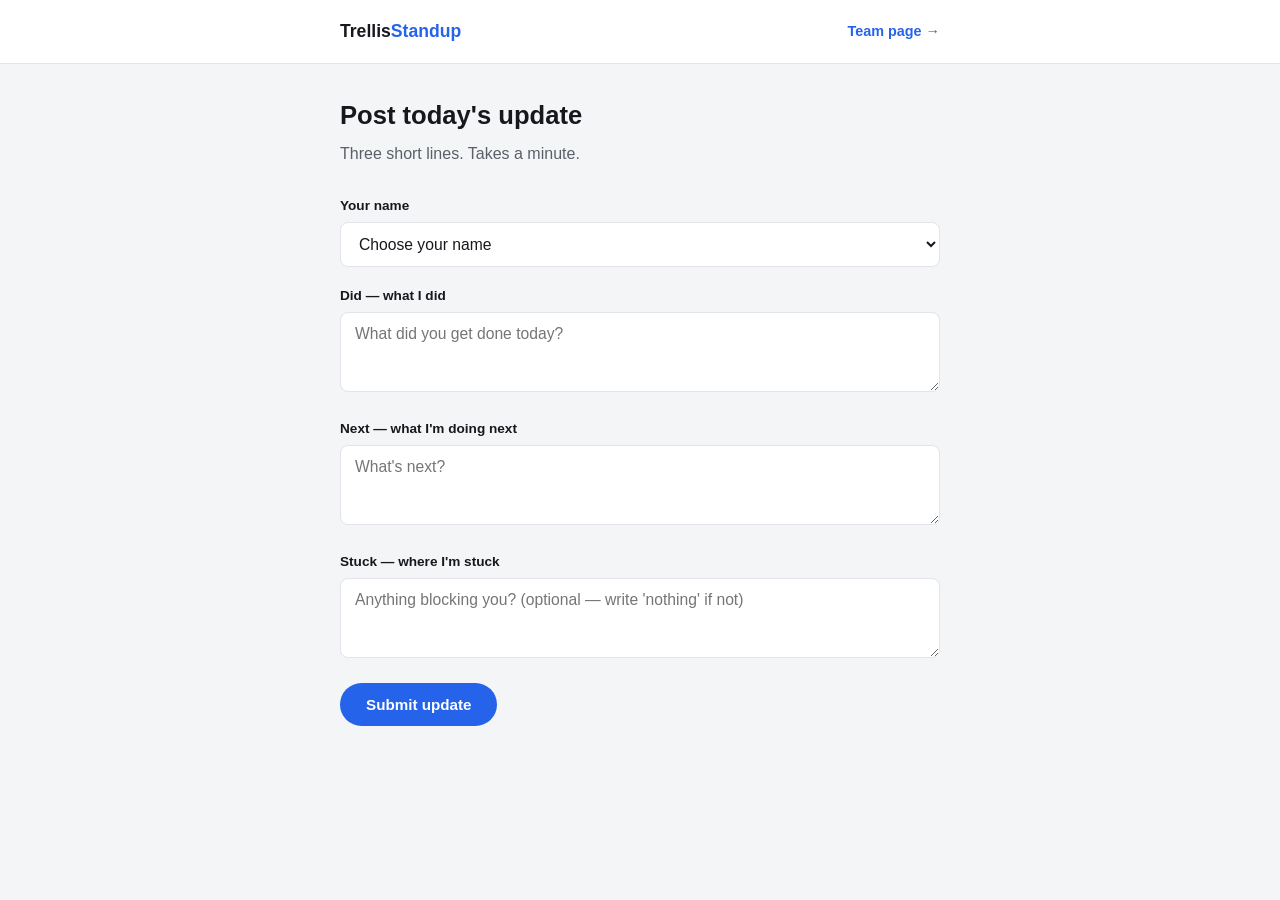
==== index.html @ 3facb969 "Phase 1: static standup post page with form and client-side echo" ====
<!DOCTYPE html>
<html lang="en">
<head>
  <meta charset="UTF-8">
  <meta name="viewport" content="width=device-width, initial-scale=1.0">
  <title>Trellis Standup</title>
  <link rel="stylesheet" href="styles.css">
</head>
<body>

  <header class="site-header">
    <div class="container header-inner">
      <span class="logo">Trellis<span>Standup</span></span>
      <a href="team.html" class="link-secondary">Team page →</a>
    </div>
  </header>

  <main class="container">
    <h1>Post today's update</h1>
    <p class="lead">Three short lines. Takes a minute.</p>

    <form id="updateForm" novalidate>
      <div class="field">
        <label for="name">Your name</label>
        <select id="name" name="name" required>
          <option value="" disabled selected>Choose your name</option>
        </select>
      </div>

      <div class="field">
        <label for="did">Did — what I did</label>
        <textarea id="did" name="did" rows="3" required placeholder="What did you get done today?"></textarea>
      </div>

      <div class="field">
        <label for="next">Next — what I'm doing next</label>
        <textarea id="next" name="next" rows="3" required placeholder="What's next?"></textarea>
      </div>

      <div class="field">
        <label for="stuck">Stuck — where I'm stuck</label>
        <textarea id="stuck" name="stuck" rows="3" placeholder="Anything blocking you? (optional — write 'nothing' if not)"></textarea>
      </div>

      <button type="submit" class="btn btn-primary">Submit update</button>
    </form>

    <section id="result" class="result hidden" aria-live="polite">
      <h2>Your update</h2>
      <div class="card">
        <p class="card-name" id="resultName"></p>
        <p class="card-label">Did</p>
        <p class="card-text" id="resultDid"></p>
        <p class="card-label">Next</p>
        <p class="card-text" id="resultNext"></p>
        <p class="card-label">Stuck</p>
        <p class="card-text" id="resultStuck"></p>
      </div>
      <p class="note">This is a preview only — nothing is saved yet.</p>
    </section>
  </main>

  <script src="names.js"></script>
  <script src="script.js"></script>
</body>
</html>
---- styles.css ----
* {
  margin: 0;
  padding: 0;
  box-sizing: border-box;
}

:root {
  --ink: #16181d;
  --ink-soft: #5a5f68;
  --paper: #ffffff;
  --paper-alt: #f4f5f7;
  --accent: #2563eb;
  --accent-dark: #1d4ed8;
  --border: #e2e4e9;
  --radius: 10px;
  --max-width: 640px;
  --danger: #c0392b;
  --font: -apple-system, BlinkMacSystemFont, "Segoe UI", Inter, sans-serif;
}

body {
  font-family: var(--font);
  color: var(--ink);
  background: var(--paper-alt);
  line-height: 1.55;
}

a {
  color: inherit;
}

.container {
  max-width: var(--max-width);
  margin: 0 auto;
  padding: 0 20px;
}

.site-header {
  background: var(--paper);
  border-bottom: 1px solid var(--border);
  padding: 18px 0;
  margin-bottom: 32px;
}

.header-inner {
  display: flex;
  align-items: center;
  justify-content: space-between;
}

.logo {
  font-weight: 700;
  font-size: 1.1rem;
}

.logo span {
  color: var(--accent);
}

.link-secondary {
  font-size: 0.9rem;
  font-weight: 600;
  color: var(--accent);
  text-decoration: none;
}

.link-secondary:hover {
  text-decoration: underline;
}

main {
  padding-bottom: 60px;
}

h1 {
  font-size: 1.6rem;
  margin-bottom: 6px;
}

.lead {
  color: var(--ink-soft);
  margin-bottom: 28px;
}

.field {
  margin-bottom: 18px;
}

.field label {
  display: block;
  font-size: 0.85rem;
  font-weight: 600;
  margin-bottom: 6px;
}

select,
textarea {
  width: 100%;
  font-family: var(--font);
  font-size: 0.98rem;
  color: var(--ink);
  background: var(--paper);
  border: 1px solid var(--border);
  border-radius: 8px;
  padding: 12px 14px;
  resize: vertical;
}

select:focus,
textarea:focus {
  outline: none;
  border-color: var(--accent);
}

.btn {
  display: inline-block;
  padding: 13px 26px;
  border-radius: 999px;
  font-weight: 600;
  font-size: 0.95rem;
  border: none;
  cursor: pointer;
  font-family: var(--font);
}

.btn-primary {
  background: var(--accent);
  color: #fff;
}

.btn-primary:hover {
  background: var(--accent-dark);
}

.result {
  margin-top: 40px;
}

.result.hidden {
  display: none;
}

.result h2 {
  font-size: 1.1rem;
  margin-bottom: 12px;
}

.card {
  background: var(--paper);
  border: 1px solid var(--border);
  border-radius: var(--radius);
  padding: 24px;
}

.card-name {
  font-weight: 700;
  margin-bottom: 14px;
}

.card-label {
  font-size: 0.78rem;
  font-weight: 700;
  text-transform: uppercase;
  letter-spacing: 0.04em;
  color: var(--ink-soft);
  margin-top: 12px;
}

.card-label:first-of-type {
  margin-top: 0;
}

.card-text {
  margin-top: 4px;
  white-space: pre-wrap;
}

.note {
  margin-top: 12px;
  font-size: 0.85rem;
  color: var(--ink-soft);
}
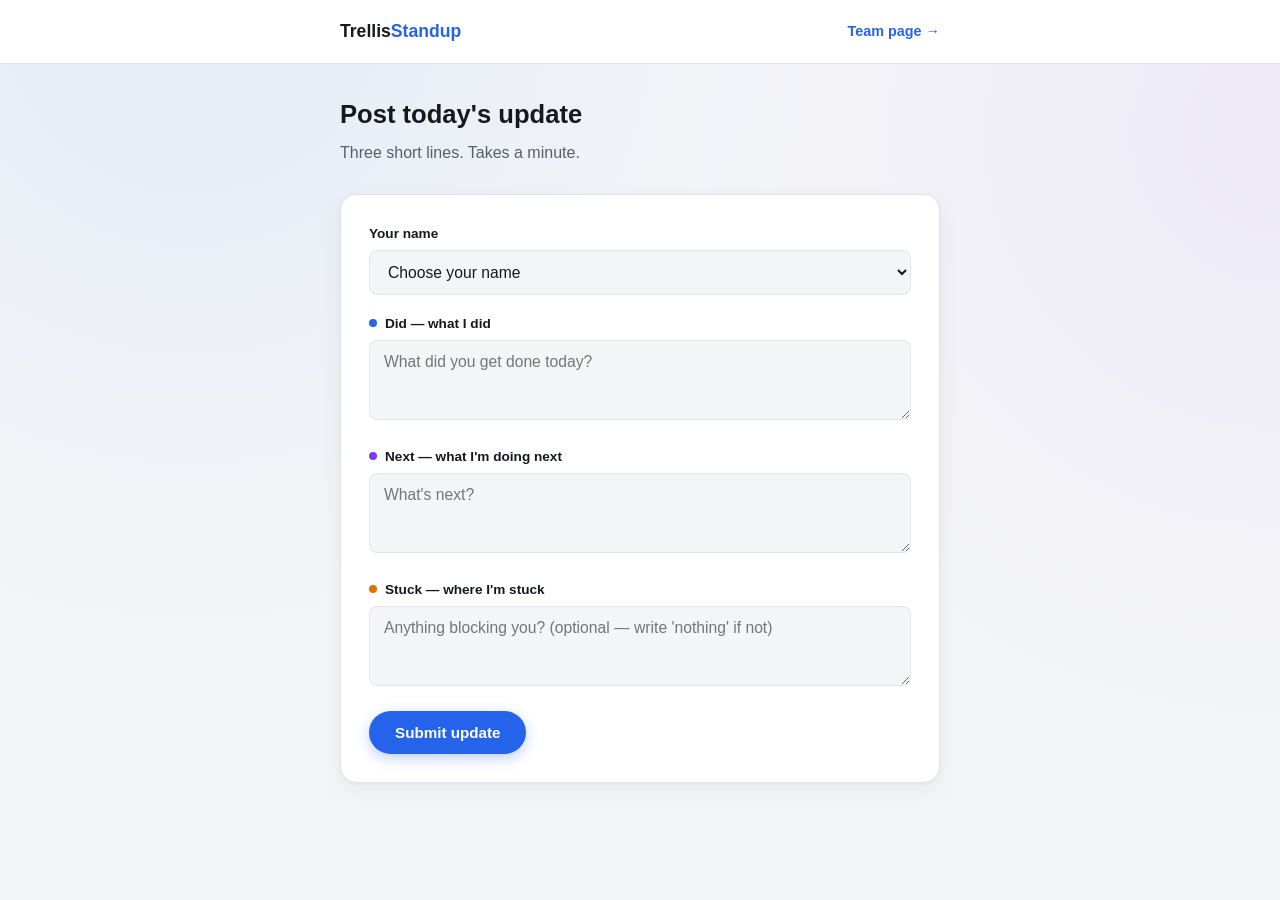
==== commit 4d402d80: "Add subtle visual polish: card layout, color-coded fields, hover/focus states" ====
--- a/index.html
+++ b/index.html
@@ -4,6 +4,7 @@
   <meta charset="UTF-8">
   <meta name="viewport" content="width=device-width, initial-scale=1.0">
   <title>Trellis Standup</title>
+  <link rel="icon" href="data:image/svg+xml,%3Csvg xmlns='http://www.w3.org/2000/svg' viewBox='0 0 100 100'%3E%3Crect width='100' height='100' rx='22' fill='%232563eb'/%3E%3Ctext x='50' y='68' font-family='sans-serif' font-weight='700' font-size='54' fill='white' text-anchor='middle'%3ET%3C/text%3E%3C/svg%3E">
   <link rel="stylesheet" href="styles.css">
 </head>
 <body>
@@ -19,7 +20,7 @@
     <h1>Post today's update</h1>
     <p class="lead">Three short lines. Takes a minute.</p>
 
-    <form id="updateForm" novalidate>
+    <form id="updateForm" class="form-card" novalidate>
       <div class="field">
         <label for="name">Your name</label>
         <select id="name" name="name" required>
@@ -27,18 +28,18 @@
         </select>
       </div>
 
-      <div class="field">
-        <label for="did">Did — what I did</label>
+      <div class="field field-did">
+        <label for="did"><span class="dot"></span>Did — what I did</label>
         <textarea id="did" name="did" rows="3" required placeholder="What did you get done today?"></textarea>
       </div>
 
-      <div class="field">
-        <label for="next">Next — what I'm doing next</label>
+      <div class="field field-next">
+        <label for="next"><span class="dot"></span>Next — what I'm doing next</label>
         <textarea id="next" name="next" rows="3" required placeholder="What's next?"></textarea>
       </div>
 
-      <div class="field">
-        <label for="stuck">Stuck — where I'm stuck</label>
+      <div class="field field-stuck">
+        <label for="stuck"><span class="dot"></span>Stuck — where I'm stuck</label>
         <textarea id="stuck" name="stuck" rows="3" placeholder="Anything blocking you? (optional — write 'nothing' if not)"></textarea>
       </div>
 
@@ -49,11 +50,11 @@
       <h2>Your update</h2>
       <div class="card">
         <p class="card-name" id="resultName"></p>
-        <p class="card-label">Did</p>
+        <p class="card-label did">Did</p>
         <p class="card-text" id="resultDid"></p>
-        <p class="card-label">Next</p>
+        <p class="card-label next">Next</p>
         <p class="card-text" id="resultNext"></p>
-        <p class="card-label">Stuck</p>
+        <p class="card-label stuck">Stuck</p>
         <p class="card-text" id="resultStuck"></p>
       </div>
       <p class="note">This is a preview only — nothing is saved yet.</p>
--- a/styles.css
+++ b/styles.css
@@ -15,13 +15,20 @@
   --radius: 10px;
   --max-width: 640px;
   --danger: #c0392b;
+  --did-color: #2563eb;
+  --next-color: #7c3aed;
+  --stuck-color: #d97706;
   --font: -apple-system, BlinkMacSystemFont, "Segoe UI", Inter, sans-serif;
 }
 
 body {
   font-family: var(--font);
   color: var(--ink);
-  background: var(--paper-alt);
+  background:
+    radial-gradient(circle at 15% 0%, rgba(37, 99, 235, 0.07), transparent 45%),
+    radial-gradient(circle at 100% 15%, rgba(124, 58, 237, 0.06), transparent 40%),
+    var(--paper-alt);
+  min-height: 100vh;
   line-height: 1.55;
 }
 
@@ -37,7 +44,7 @@
 
 .site-header {
   background: var(--paper);
-  border-bottom: 1px solid var(--border);
+  box-shadow: 0 1px 0 var(--border);
   padding: 18px 0;
   margin-bottom: 32px;
 }
@@ -82,16 +89,42 @@
   margin-bottom: 28px;
 }
 
+.form-card {
+  background: var(--paper);
+  border: 1px solid var(--border);
+  border-radius: 16px;
+  padding: 28px;
+  box-shadow: 0 1px 3px rgba(22, 24, 29, 0.04), 0 8px 24px rgba(22, 24, 29, 0.05);
+}
+
 .field {
   margin-bottom: 18px;
 }
 
 .field label {
-  display: block;
+  display: flex;
+  align-items: center;
+  gap: 8px;
   font-size: 0.85rem;
   font-weight: 600;
   margin-bottom: 6px;
 }
+
+.dot {
+  width: 8px;
+  height: 8px;
+  border-radius: 50%;
+  background: var(--ink-soft);
+  flex-shrink: 0;
+}
+
+.field-did .dot { background: var(--did-color); }
+.field-next .dot { background: var(--next-color); }
+.field-stuck .dot { background: var(--stuck-color); }
+
+.field-did textarea:focus { border-color: var(--did-color); box-shadow: 0 0 0 3px rgba(37, 99, 235, 0.12); }
+.field-next textarea:focus { border-color: var(--next-color); box-shadow: 0 0 0 3px rgba(124, 58, 237, 0.12); }
+.field-stuck textarea:focus { border-color: var(--stuck-color); box-shadow: 0 0 0 3px rgba(217, 119, 6, 0.12); }
 
 select,
 textarea {
@@ -99,17 +132,19 @@
   font-family: var(--font);
   font-size: 0.98rem;
   color: var(--ink);
-  background: var(--paper);
+  background: var(--paper-alt);
   border: 1px solid var(--border);
   border-radius: 8px;
   padding: 12px 14px;
   resize: vertical;
+  transition: border-color 0.15s ease, box-shadow 0.15s ease;
 }
 
 select:focus,
 textarea:focus {
   outline: none;
   border-color: var(--accent);
+  box-shadow: 0 0 0 3px rgba(37, 99, 235, 0.12);
 }
 
 .btn {
@@ -121,19 +156,29 @@
   border: none;
   cursor: pointer;
   font-family: var(--font);
+  transition: background 0.15s ease, transform 0.15s ease, box-shadow 0.15s ease;
 }
 
 .btn-primary {
   background: var(--accent);
   color: #fff;
+  box-shadow: 0 4px 14px rgba(37, 99, 235, 0.3);
 }
 
 .btn-primary:hover {
   background: var(--accent-dark);
+  transform: translateY(-1px);
+  box-shadow: 0 6px 18px rgba(37, 99, 235, 0.35);
 }
 
 .result {
   margin-top: 40px;
+  animation: rise 0.35s ease;
+}
+
+@keyframes rise {
+  from { opacity: 0; transform: translateY(8px); }
+  to { opacity: 1; transform: translateY(0); }
 }
 
 .result.hidden {
@@ -150,6 +195,7 @@
   border: 1px solid var(--border);
   border-radius: var(--radius);
   padding: 24px;
+  box-shadow: 0 1px 3px rgba(22, 24, 29, 0.04), 0 8px 24px rgba(22, 24, 29, 0.05);
 }
 
 .card-name {
@@ -170,6 +216,10 @@
   margin-top: 0;
 }
 
+.card-label.did { color: var(--did-color); }
+.card-label.next { color: var(--next-color); }
+.card-label.stuck { color: var(--stuck-color); }
+
 .card-text {
   margin-top: 4px;
   white-space: pre-wrap;
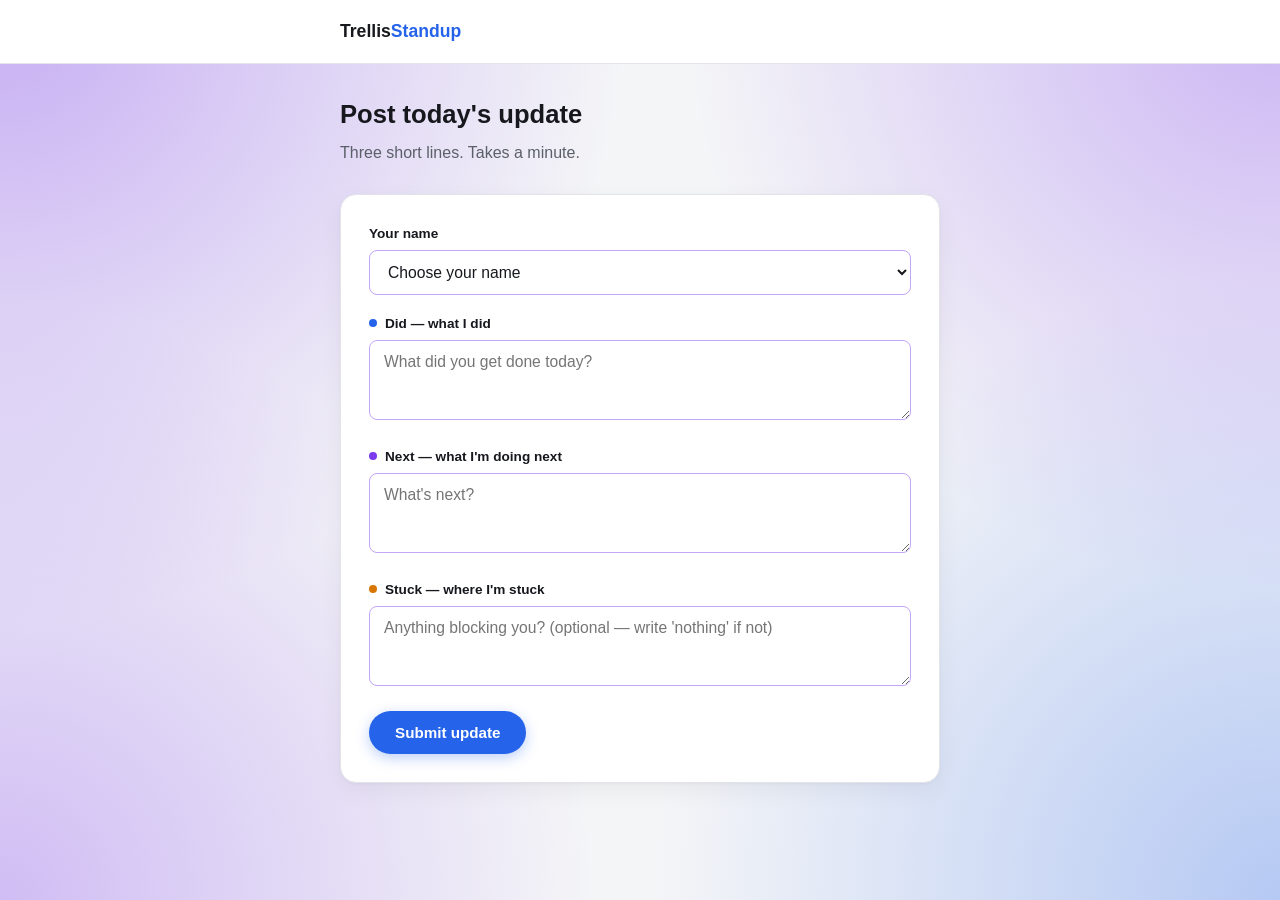
==== commit a09d7906: "Remove team page link (not built yet), switch inputs to purple outline style" ====
--- a/index.html
+++ b/index.html
@@ -12,7 +12,6 @@
   <header class="site-header">
     <div class="container header-inner">
       <span class="logo">Trellis<span>Standup</span></span>
-      <a href="team.html" class="link-secondary">Team page →</a>
     </div>
   </header>
 
--- a/styles.css
+++ b/styles.css
@@ -25,9 +25,12 @@
   font-family: var(--font);
   color: var(--ink);
   background:
-    radial-gradient(circle at 15% 0%, rgba(37, 99, 235, 0.07), transparent 45%),
-    radial-gradient(circle at 100% 15%, rgba(124, 58, 237, 0.06), transparent 40%),
+    radial-gradient(circle at 0% 0%, rgba(124, 58, 237, 0.38), transparent 40%),
+    radial-gradient(circle at 100% 0%, rgba(124, 58, 237, 0.34), transparent 38%),
+    radial-gradient(circle at 0% 100%, rgba(124, 58, 237, 0.3), transparent 38%),
+    radial-gradient(circle at 100% 100%, rgba(37, 99, 235, 0.3), transparent 40%),
     var(--paper-alt);
+  background-attachment: fixed;
   min-height: 100vh;
   line-height: 1.55;
 }
@@ -132,8 +135,8 @@
   font-family: var(--font);
   font-size: 0.98rem;
   color: var(--ink);
-  background: var(--paper-alt);
-  border: 1px solid var(--border);
+  background: transparent;
+  border: 1.5px solid rgba(124, 58, 237, 0.45);
   border-radius: 8px;
   padding: 12px 14px;
   resize: vertical;
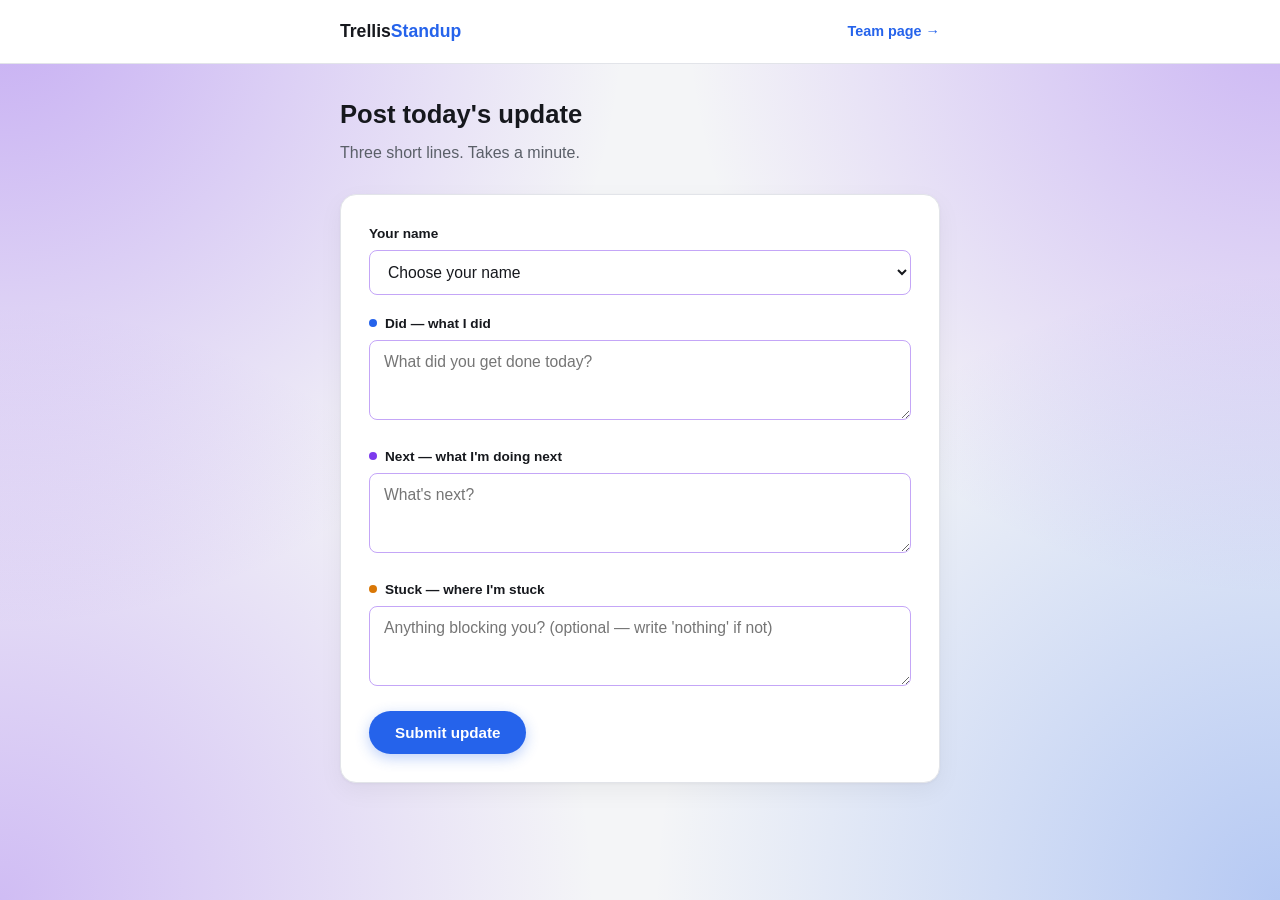
==== commit fb5438bd: "Phase 3+4: team page showing today's updates, with on-time/late badges and a not-posted-yet list (4:" ====
--- a/index.html
+++ b/index.html
@@ -12,6 +12,7 @@
   <header class="site-header">
     <div class="container header-inner">
       <span class="logo">Trellis<span>Standup</span></span>
+      <a href="team.html" class="link-secondary">Team page →</a>
     </div>
   </header>
 
@@ -43,10 +44,11 @@
       </div>
 
       <button type="submit" class="btn btn-primary">Submit update</button>
+      <p id="formError" class="form-error hidden">Couldn't save that — check your connection and try again.</p>
     </form>
 
     <section id="result" class="result hidden" aria-live="polite">
-      <h2>Your update</h2>
+      <h2>Saved</h2>
       <div class="card">
         <p class="card-name" id="resultName"></p>
         <p class="card-label did">Did</p>
@@ -56,7 +58,7 @@
         <p class="card-label stuck">Stuck</p>
         <p class="card-text" id="resultStuck"></p>
       </div>
-      <p class="note">This is a preview only — nothing is saved yet.</p>
+      <p class="note">Your update for today is saved. Submitting again today will update this instead of adding a new one.</p>
     </section>
   </main>
 
--- a/styles.css
+++ b/styles.css
@@ -45,6 +45,10 @@
   padding: 0 20px;
 }
 
+.container-wide {
+  max-width: 980px;
+}
+
 .site-header {
   background: var(--paper);
   box-shadow: 0 1px 0 var(--border);
@@ -174,6 +178,23 @@
   box-shadow: 0 6px 18px rgba(37, 99, 235, 0.35);
 }
 
+.btn:disabled {
+  opacity: 0.6;
+  cursor: not-allowed;
+  transform: none;
+}
+
+.form-error {
+  margin-top: 14px;
+  font-size: 0.88rem;
+  font-weight: 600;
+  color: var(--danger);
+}
+
+.form-error.hidden {
+  display: none;
+}
+
 .result {
   margin-top: 40px;
   animation: rise 0.35s ease;
@@ -233,3 +254,91 @@
   font-size: 0.85rem;
   color: var(--ink-soft);
 }
+
+/* ---------- Team page ---------- */
+.missing-card {
+  background: rgba(217, 119, 6, 0.08);
+  border: 1px solid rgba(217, 119, 6, 0.3);
+  border-radius: var(--radius);
+  padding: 20px 24px;
+  margin-bottom: 28px;
+}
+
+.missing-card.hidden {
+  display: none;
+}
+
+.missing-title {
+  font-size: 0.85rem;
+  font-weight: 700;
+  text-transform: uppercase;
+  letter-spacing: 0.04em;
+  color: var(--stuck-color);
+  margin-bottom: 10px;
+}
+
+.missing-list {
+  display: flex;
+  flex-wrap: wrap;
+  gap: 8px;
+}
+
+.missing-pill {
+  background: var(--paper);
+  border: 1px solid rgba(217, 119, 6, 0.35);
+  color: var(--ink);
+  font-size: 0.88rem;
+  font-weight: 600;
+  padding: 6px 14px;
+  border-radius: 999px;
+}
+
+.cards-grid {
+  display: grid;
+  grid-template-columns: repeat(auto-fill, minmax(300px, 1fr));
+  gap: 20px;
+  margin-top: 8px;
+}
+
+.cards-grid .card {
+  animation: rise 0.3s ease;
+}
+
+.card-top {
+  display: flex;
+  align-items: flex-start;
+  justify-content: space-between;
+  gap: 12px;
+  margin-bottom: 14px;
+}
+
+.card-time {
+  font-size: 0.8rem;
+  color: var(--ink-soft);
+  margin-top: 2px;
+}
+
+.badge {
+  font-size: 0.75rem;
+  font-weight: 700;
+  text-transform: uppercase;
+  letter-spacing: 0.03em;
+  padding: 4px 10px;
+  border-radius: 999px;
+  flex-shrink: 0;
+}
+
+.badge-ontime {
+  background: rgba(22, 163, 74, 0.12);
+  color: #15803d;
+}
+
+.badge-late {
+  background: rgba(192, 57, 43, 0.1);
+  color: var(--danger);
+}
+
+.form-error:not(.hidden) {
+  margin-top: 0;
+  margin-bottom: 20px;
+}
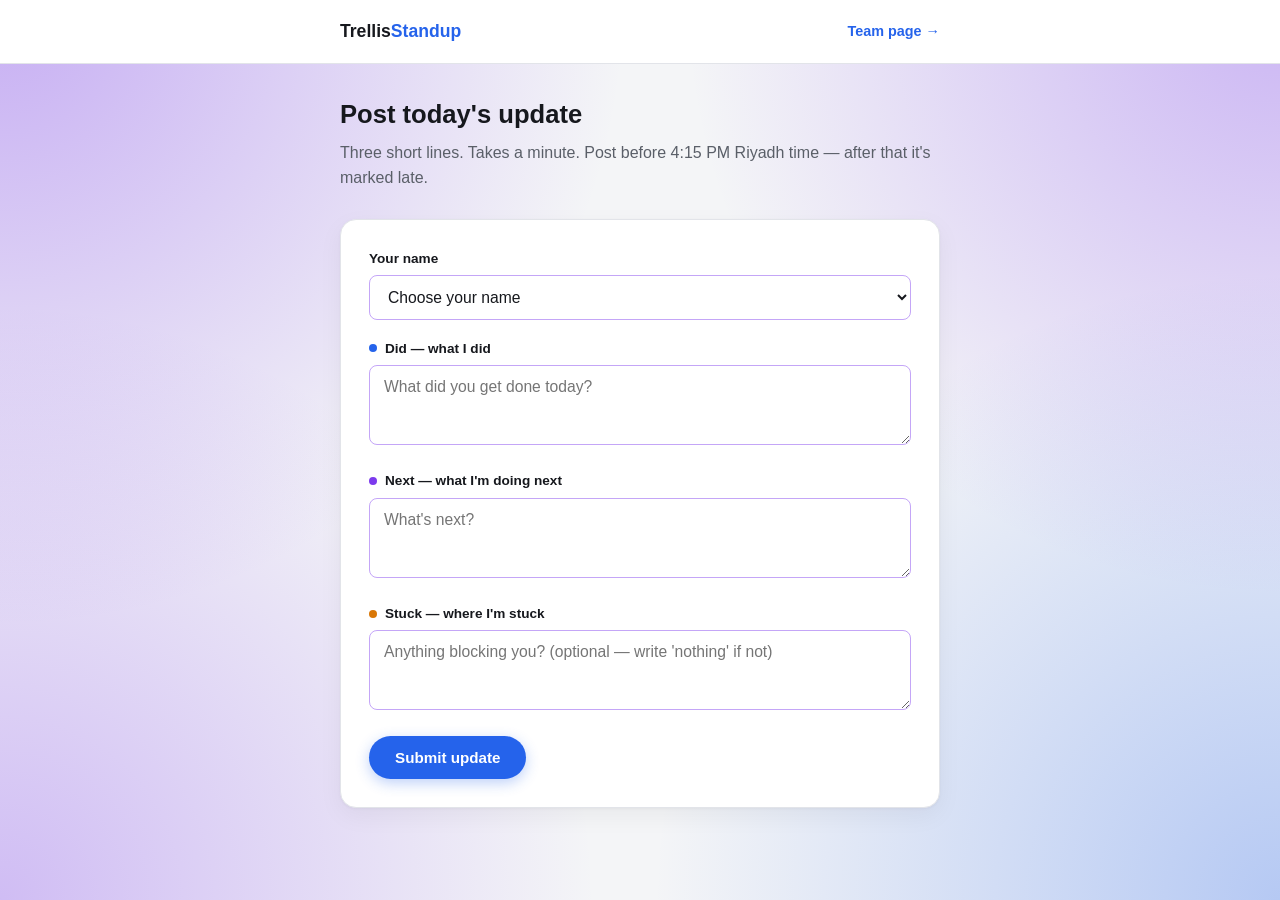
==== commit 39ca3b00: "Harden and clean up: fix stored-XSS via name on team page, validate names against roster server-side" ====
--- a/index.html
+++ b/index.html
@@ -18,7 +18,7 @@
 
   <main class="container">
     <h1>Post today's update</h1>
-    <p class="lead">Three short lines. Takes a minute.</p>
+    <p class="lead">Three short lines. Takes a minute. Post before 4:15 PM Riyadh time — after that it's marked late.</p>
 
     <form id="updateForm" class="form-card" novalidate>
       <div class="field">
@@ -30,17 +30,17 @@
 
       <div class="field field-did">
         <label for="did"><span class="dot"></span>Did — what I did</label>
-        <textarea id="did" name="did" rows="3" required placeholder="What did you get done today?"></textarea>
+        <textarea id="did" name="did" rows="3" required maxlength="2000" placeholder="What did you get done today?"></textarea>
       </div>
 
       <div class="field field-next">
         <label for="next"><span class="dot"></span>Next — what I'm doing next</label>
-        <textarea id="next" name="next" rows="3" required placeholder="What's next?"></textarea>
+        <textarea id="next" name="next" rows="3" required maxlength="2000" placeholder="What's next?"></textarea>
       </div>
 
       <div class="field field-stuck">
         <label for="stuck"><span class="dot"></span>Stuck — where I'm stuck</label>
-        <textarea id="stuck" name="stuck" rows="3" placeholder="Anything blocking you? (optional — write 'nothing' if not)"></textarea>
+        <textarea id="stuck" name="stuck" rows="3" maxlength="2000" placeholder="Anything blocking you? (optional — write 'nothing' if not)"></textarea>
       </div>
 
       <button type="submit" class="btn btn-primary">Submit update</button>
--- a/styles.css
+++ b/styles.css
@@ -2,6 +2,10 @@
   margin: 0;
   padding: 0;
   box-sizing: border-box;
+}
+
+.hidden {
+  display: none !important;
 }
 
 :root {
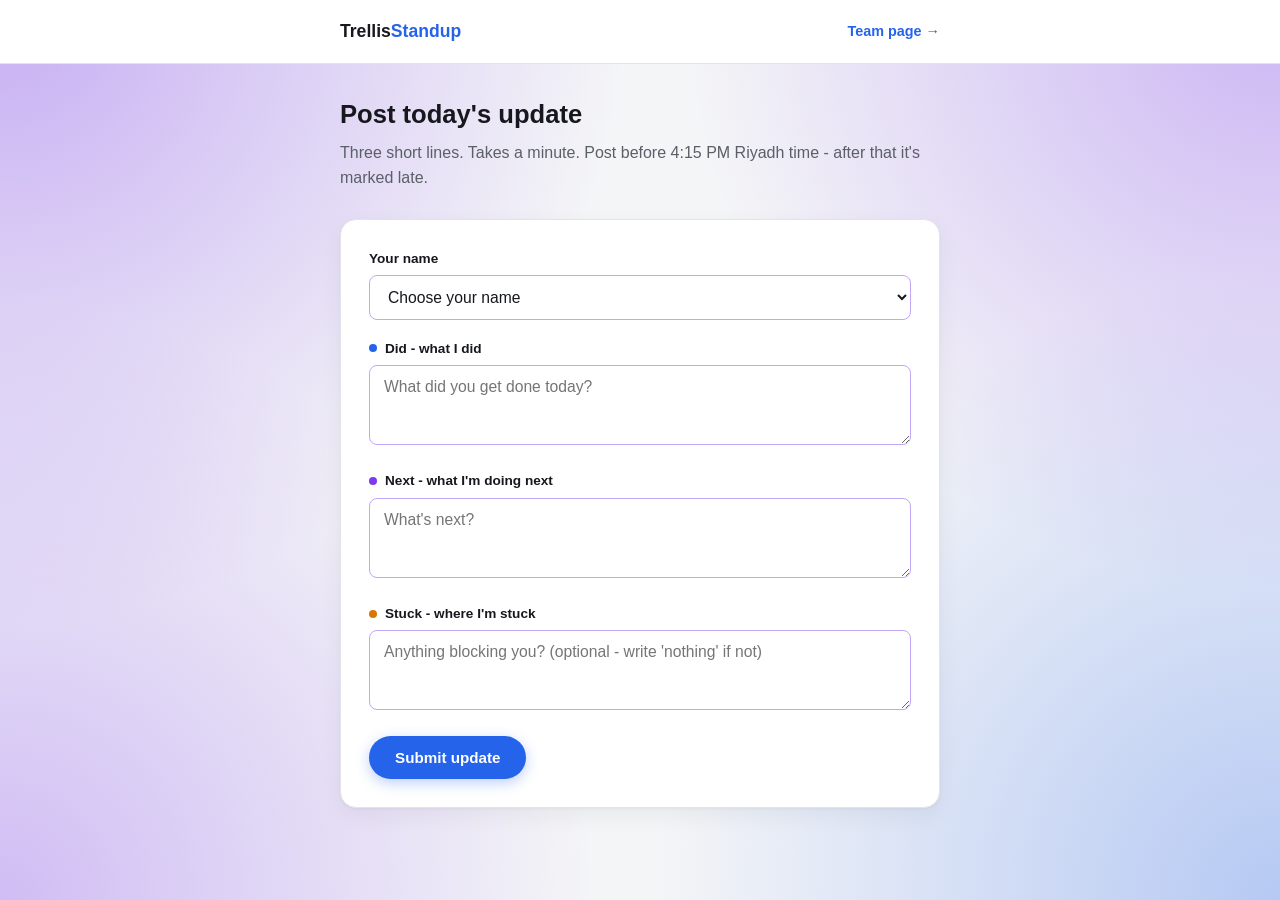
==== commit 94215f6d: "Replace em dashes with plain hyphens across UI text and comments Co-Authored-By: Claude Sonnet 5 <no" ====
--- a/index.html
+++ b/index.html
@@ -18,7 +18,7 @@
 
   <main class="container">
     <h1>Post today's update</h1>
-    <p class="lead">Three short lines. Takes a minute. Post before 4:15 PM Riyadh time — after that it's marked late.</p>
+    <p class="lead">Three short lines. Takes a minute. Post before 4:15 PM Riyadh time - after that it's marked late.</p>
 
     <form id="updateForm" class="form-card" novalidate>
       <div class="field">
@@ -29,22 +29,22 @@
       </div>
 
       <div class="field field-did">
-        <label for="did"><span class="dot"></span>Did — what I did</label>
+        <label for="did"><span class="dot"></span>Did - what I did</label>
         <textarea id="did" name="did" rows="3" required maxlength="2000" placeholder="What did you get done today?"></textarea>
       </div>
 
       <div class="field field-next">
-        <label for="next"><span class="dot"></span>Next — what I'm doing next</label>
+        <label for="next"><span class="dot"></span>Next - what I'm doing next</label>
         <textarea id="next" name="next" rows="3" required maxlength="2000" placeholder="What's next?"></textarea>
       </div>
 
       <div class="field field-stuck">
-        <label for="stuck"><span class="dot"></span>Stuck — where I'm stuck</label>
-        <textarea id="stuck" name="stuck" rows="3" maxlength="2000" placeholder="Anything blocking you? (optional — write 'nothing' if not)"></textarea>
+        <label for="stuck"><span class="dot"></span>Stuck - where I'm stuck</label>
+        <textarea id="stuck" name="stuck" rows="3" maxlength="2000" placeholder="Anything blocking you? (optional - write 'nothing' if not)"></textarea>
       </div>
 
       <button type="submit" class="btn btn-primary">Submit update</button>
-      <p id="formError" class="form-error hidden">Couldn't save that — check your connection and try again.</p>
+      <p id="formError" class="form-error hidden">Couldn't save that - check your connection and try again.</p>
     </form>
 
     <section id="result" class="result hidden" aria-live="polite">
